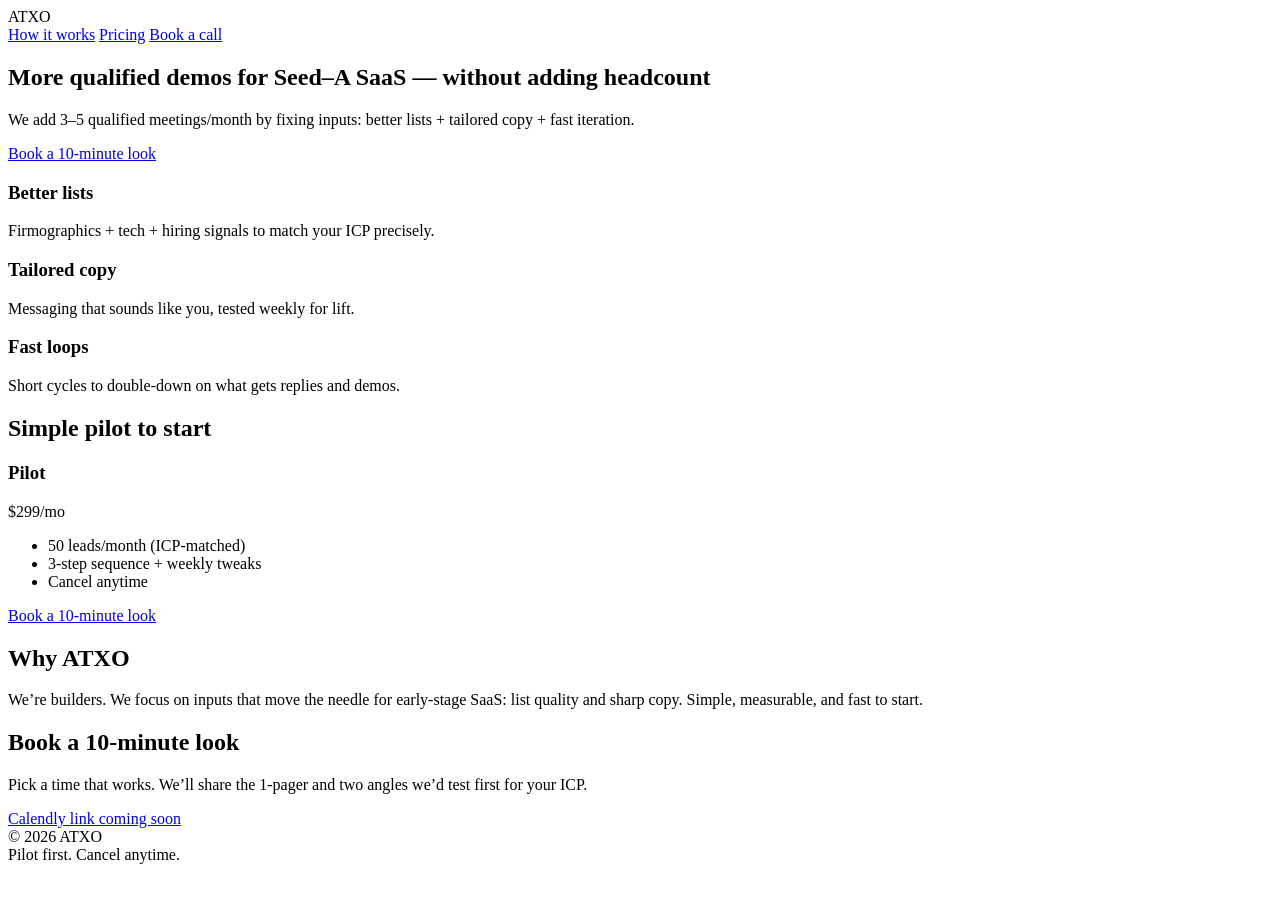
==== atxo-labs/index.html @ dc8a9f91 "feat(atxo-labs): add landing index" ====
<!doctype html>
<html lang="en">
<head>
  <meta charset="utf-8" />
  <meta name="viewport" content="width=device-width, initial-scale=1" />
  <title>ATXO — More Qualified Demos for Seed–A SaaS</title>
  <meta name="description" content="We add 3–5 qualified meetings/month for Seed–A SaaS by fixing inputs: better lists + tailored copy + fast iteration." />
  <link rel="preconnect" href="https://fonts.googleapis.com">
  <link rel="preconnect" href="https://fonts.gstatic.com" crossorigin>
  <link href="https://fonts.googleapis.com/css2?family=Inter:wght@400;500;600;700&display=swap" rel="stylesheet">
  <link rel="stylesheet" href="./styles.css" />
</head>
<body>
  <header class="nav">
    <div class="container">
      <div class="brand">ATXO</div>
      <nav>
        <a href="#how">How it works</a>
        <a href="#pricing">Pricing</a>
        <a class="cta" href="#book">Book a call</a>
      </nav>
    </div>
  </header>

  <main>
    <section class="hero">
      <div class="container">
        <h1>More qualified demos for Seed–A SaaS — without adding headcount</h1>
        <p class="sub">We add 3–5 qualified meetings/month by fixing inputs: better lists + tailored copy + fast iteration.</p>
        <div class="actions">
          <a class="btn" href="#book">Book a 10‑minute look</a>
        </div>
      </div>
    </section>

    <section id="how" class="how">
      <div class="container grid-3">
        <div class="card">
          <h3>Better lists</h3>
          <p>Firmographics + tech + hiring signals to match your ICP precisely.</p>
        </div>
        <div class="card">
          <h3>Tailored copy</h3>
          <p>Messaging that sounds like you, tested weekly for lift.</p>
        </div>
        <div class="card">
          <h3>Fast loops</h3>
          <p>Short cycles to double‑down on what gets replies and demos.</p>
        </div>
      </div>
    </section>

    <section id="pricing" class="pricing">
      <div class="container">
        <h2>Simple pilot to start</h2>
        <div class="price-card">
          <div>
            <h3>Pilot</h3>
            <p class="price">$299/mo</p>
            <ul>
              <li>50 leads/month (ICP‑matched)</li>
              <li>3‑step sequence + weekly tweaks</li>
              <li>Cancel anytime</li>
            </ul>
          </div>
          <a class="btn secondary" href="#book">Book a 10‑minute look</a>
        </div>
      </div>
    </section>

    <section id="about" class="about">
      <div class="container">
        <h2>Why ATXO</h2>
        <p>We’re builders. We focus on inputs that move the needle for early‑stage SaaS: list quality and sharp copy. Simple, measurable, and fast to start.</p>
      </div>
    </section>

    <section id="book" class="book">
      <div class="container">
        <h2>Book a 10‑minute look</h2>
        <p>Pick a time that works. We’ll share the 1‑pager and two angles we’d test first for your ICP.</p>
        <div class="calendly">
          <!-- Replace with real Calendly link when ready -->
          <a class="btn" href="#" aria-disabled="true">Calendly link coming soon</a>
        </div>
      </div>
    </section>
  </main>

  <footer class="footer">
    <div class="container">
      <div>© <span id="year"></span> ATXO</div>
      <div class="fineprint">Pilot first. Cancel anytime.</div>
    </div>
  </footer>

  <script>
    document.getElementById('year').textContent = new Date().getFullYear();
  </script>
</body>
</html>
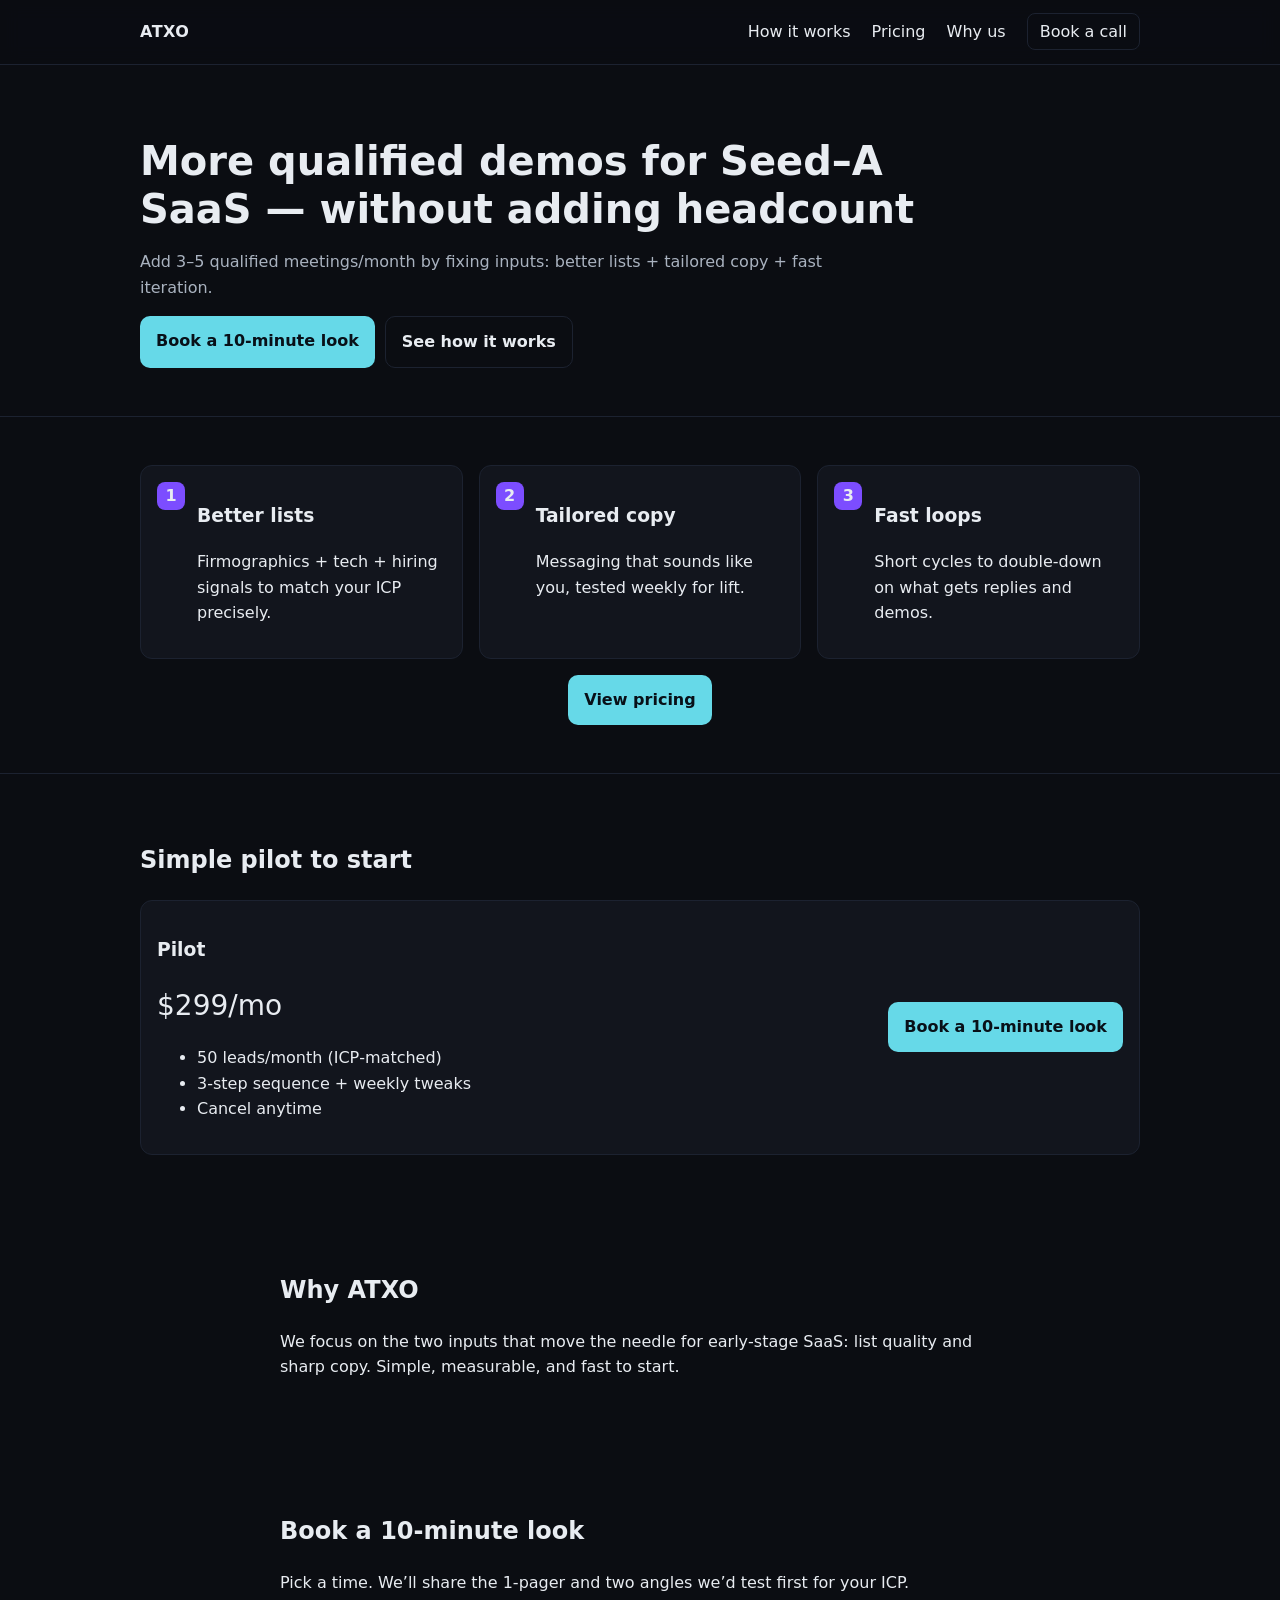
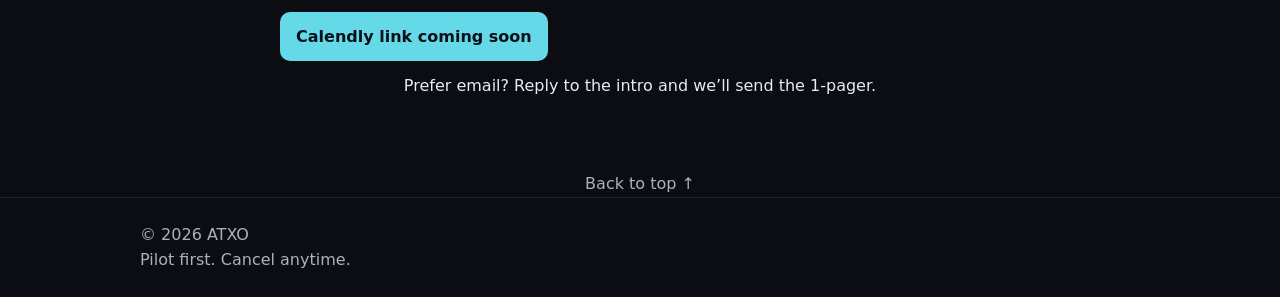
==== commit fdf449de: "feat(atxo-labs): nav + layout usability improvements" ====
--- a/atxo-labs/index.html
+++ b/atxo-labs/index.html
@@ -11,80 +11,100 @@
   <link rel="stylesheet" href="./styles.css" />
 </head>
 <body>
+  <!-- Sticky, simplified top nav for faster scanning -->
   <header class="nav">
     <div class="container">
-      <div class="brand">ATXO</div>
-      <nav>
+      <a class="brand" href="#top">ATXO</a>
+      <nav class="nav-links">
         <a href="#how">How it works</a>
         <a href="#pricing">Pricing</a>
+        <a href="#about">Why us</a>
         <a class="cta" href="#book">Book a call</a>
       </nav>
     </div>
   </header>
 
-  <main>
+  <main id="top">
+    <!-- Clear hero with single CTA -->
     <section class="hero">
-      <div class="container">
+      <div class="container hero-wrap">
         <h1>More qualified demos for Seed–A SaaS — without adding headcount</h1>
-        <p class="sub">We add 3–5 qualified meetings/month by fixing inputs: better lists + tailored copy + fast iteration.</p>
+        <p class="sub">Add 3–5 qualified meetings/month by fixing inputs: better lists + tailored copy + fast iteration.</p>
         <div class="actions">
-          <a class="btn" href="#book">Book a 10‑minute look</a>
+          <a class="btn btn-primary" href="#book">Book a 10‑minute look</a>
+          <a class="btn btn-ghost" href="#how">See how it works</a>
         </div>
       </div>
     </section>
 
+    <!-- Quick, scannable steps -->
     <section id="how" class="how">
       <div class="container grid-3">
-        <div class="card">
+        <div class="card step">
+          <div class="step-num">1</div>
           <h3>Better lists</h3>
           <p>Firmographics + tech + hiring signals to match your ICP precisely.</p>
         </div>
-        <div class="card">
+        <div class="card step">
+          <div class="step-num">2</div>
           <h3>Tailored copy</h3>
           <p>Messaging that sounds like you, tested weekly for lift.</p>
         </div>
-        <div class="card">
+        <div class="card step">
+          <div class="step-num">3</div>
           <h3>Fast loops</h3>
           <p>Short cycles to double‑down on what gets replies and demos.</p>
         </div>
       </div>
+      <div class="container align-center mt-16">
+        <a class="btn btn-primary" href="#pricing">View pricing</a>
+      </div>
     </section>
 
+    <!-- Pricing with prominent CTA -->
     <section id="pricing" class="pricing">
       <div class="container">
         <h2>Simple pilot to start</h2>
         <div class="price-card">
-          <div>
+          <div class="price-copy">
             <h3>Pilot</h3>
             <p class="price">$299/mo</p>
-            <ul>
+            <ul class="bullets">
               <li>50 leads/month (ICP‑matched)</li>
               <li>3‑step sequence + weekly tweaks</li>
               <li>Cancel anytime</li>
             </ul>
           </div>
-          <a class="btn secondary" href="#book">Book a 10‑minute look</a>
+          <a class="btn btn-primary" href="#book">Book a 10‑minute look</a>
         </div>
       </div>
     </section>
 
+    <!-- Why us with compact copy -->
     <section id="about" class="about">
-      <div class="container">
+      <div class="container narrow">
         <h2>Why ATXO</h2>
-        <p>We’re builders. We focus on inputs that move the needle for early‑stage SaaS: list quality and sharp copy. Simple, measurable, and fast to start.</p>
+        <p>We focus on the two inputs that move the needle for early‑stage SaaS: list quality and sharp copy. Simple, measurable, and fast to start.</p>
       </div>
     </section>
 
+    <!-- Booking section with clear CTA -->
     <section id="book" class="book">
-      <div class="container">
+      <div class="container narrow">
         <h2>Book a 10‑minute look</h2>
-        <p>Pick a time that works. We’ll share the 1‑pager and two angles we’d test first for your ICP.</p>
+        <p>Pick a time. We’ll share the 1‑pager and two angles we’d test first for your ICP.</p>
         <div class="calendly">
           <!-- Replace with real Calendly link when ready -->
-          <a class="btn" href="#" aria-disabled="true">Calendly link coming soon</a>
+          <a class="btn btn-primary" href="#" aria-disabled="true">Calendly link coming soon</a>
         </div>
+        <div class="fineprint align-center mt-12">Prefer email? Reply to the intro and we’ll send the 1‑pager.</div>
       </div>
     </section>
+
+    <!-- Back to top quick link -->
+    <div class="container align-center mt-24">
+      <a class="top-link" href="#top">Back to top ↑</a>
+    </div>
   </main>
 
   <footer class="footer">
--- a/atxo-labs/styles.css
+++ b/atxo-labs/styles.css
@@ -0,0 +1,51 @@
+:root{--bg:#0b0d12;--fg:#e8ecf1;--muted:#a9b2bf;--primary:#66d9e8;--accent:#7c4dff;--card:#12151d;--border:#1c2230}
+*{box-sizing:border-box}html,body{margin:0;padding:0}body{font-family:Inter,system-ui,-apple-system,Segoe UI,Roboto,Arial,sans-serif;background:var(--bg);color:var(--fg);line-height:1.6}
+.container{max-width:1040px;margin:0 auto;padding:0 20px}
+.align-center{text-align:center}
+.mt-12{margin-top:12px}.mt-16{margin-top:16px}.mt-24{margin-top:24px}
+
+/* Nav */
+.nav{position:sticky;top:0;background:rgba(11,13,18,.85);backdrop-filter:saturate(140%) blur(10px);border-bottom:1px solid var(--border);z-index:10}
+.nav .container{display:flex;align-items:center;justify-content:space-between;height:64px}
+.brand{font-weight:700;letter-spacing:.5px;color:var(--fg);text-decoration:none}
+.nav-links a{color:var(--fg);text-decoration:none;margin-left:16px}
+.nav .cta{padding:8px 12px;border:1px solid var(--border);border-radius:8px}
+
+/* Hero */
+.hero{padding:72px 0 48px;border-bottom:1px solid var(--border)}
+.hero h1{font-size:40px;line-height:1.2;margin:0 0 12px;max-width:820px}
+.hero .sub{color:var(--muted);max-width:700px}
+.hero .actions{display:flex;gap:10px;flex-wrap:wrap}
+
+/* Buttons */
+.btn{display:inline-block;padding:12px 16px;border-radius:10px;text-decoration:none;font-weight:600}
+.btn-primary{background:var(--primary);color:#081018}
+.btn-ghost{border:1px solid var(--border);color:var(--fg)}
+
+/* Sections */
+.how{padding:48px 0}
+.grid-3{display:grid;grid-template-columns:repeat(3,1fr);gap:16px}
+.card{background:var(--card);border:1px solid var(--border);border-radius:12px;padding:16px}
+.step{position:relative;padding-left:56px}
+.step-num{position:absolute;left:16px;top:16px;width:28px;height:28px;border-radius:8px;background:var(--accent);display:flex;align-items:center;justify-content:center;font-weight:700}
+
+/* Pricing */
+.pricing{padding:48px 0;border-top:1px solid var(--border)}
+.price-card{display:flex;align-items:center;justify-content:space-between;background:var(--card);border:1px solid var(--border);border-radius:12px;padding:16px;gap:16px}
+.price-copy{max-width:520px}
+.price{font-size:28px;margin:.25rem 0}
+
+/* About/Book */
+.about,.book{padding:48px 0}
+.narrow{max-width:760px}
+.top-link{color:var(--muted);text-decoration:none}
+
+/* Footer */
+.footer{padding:24px 0;border-top:1px solid var(--border);color:var(--muted)}
+
+/* Responsive */
+@media (max-width:900px){
+  .hero h1{font-size:32px}
+  .grid-3{grid-template-columns:1fr}
+  .price-card{flex-direction:column;align-items:flex-start}
+}
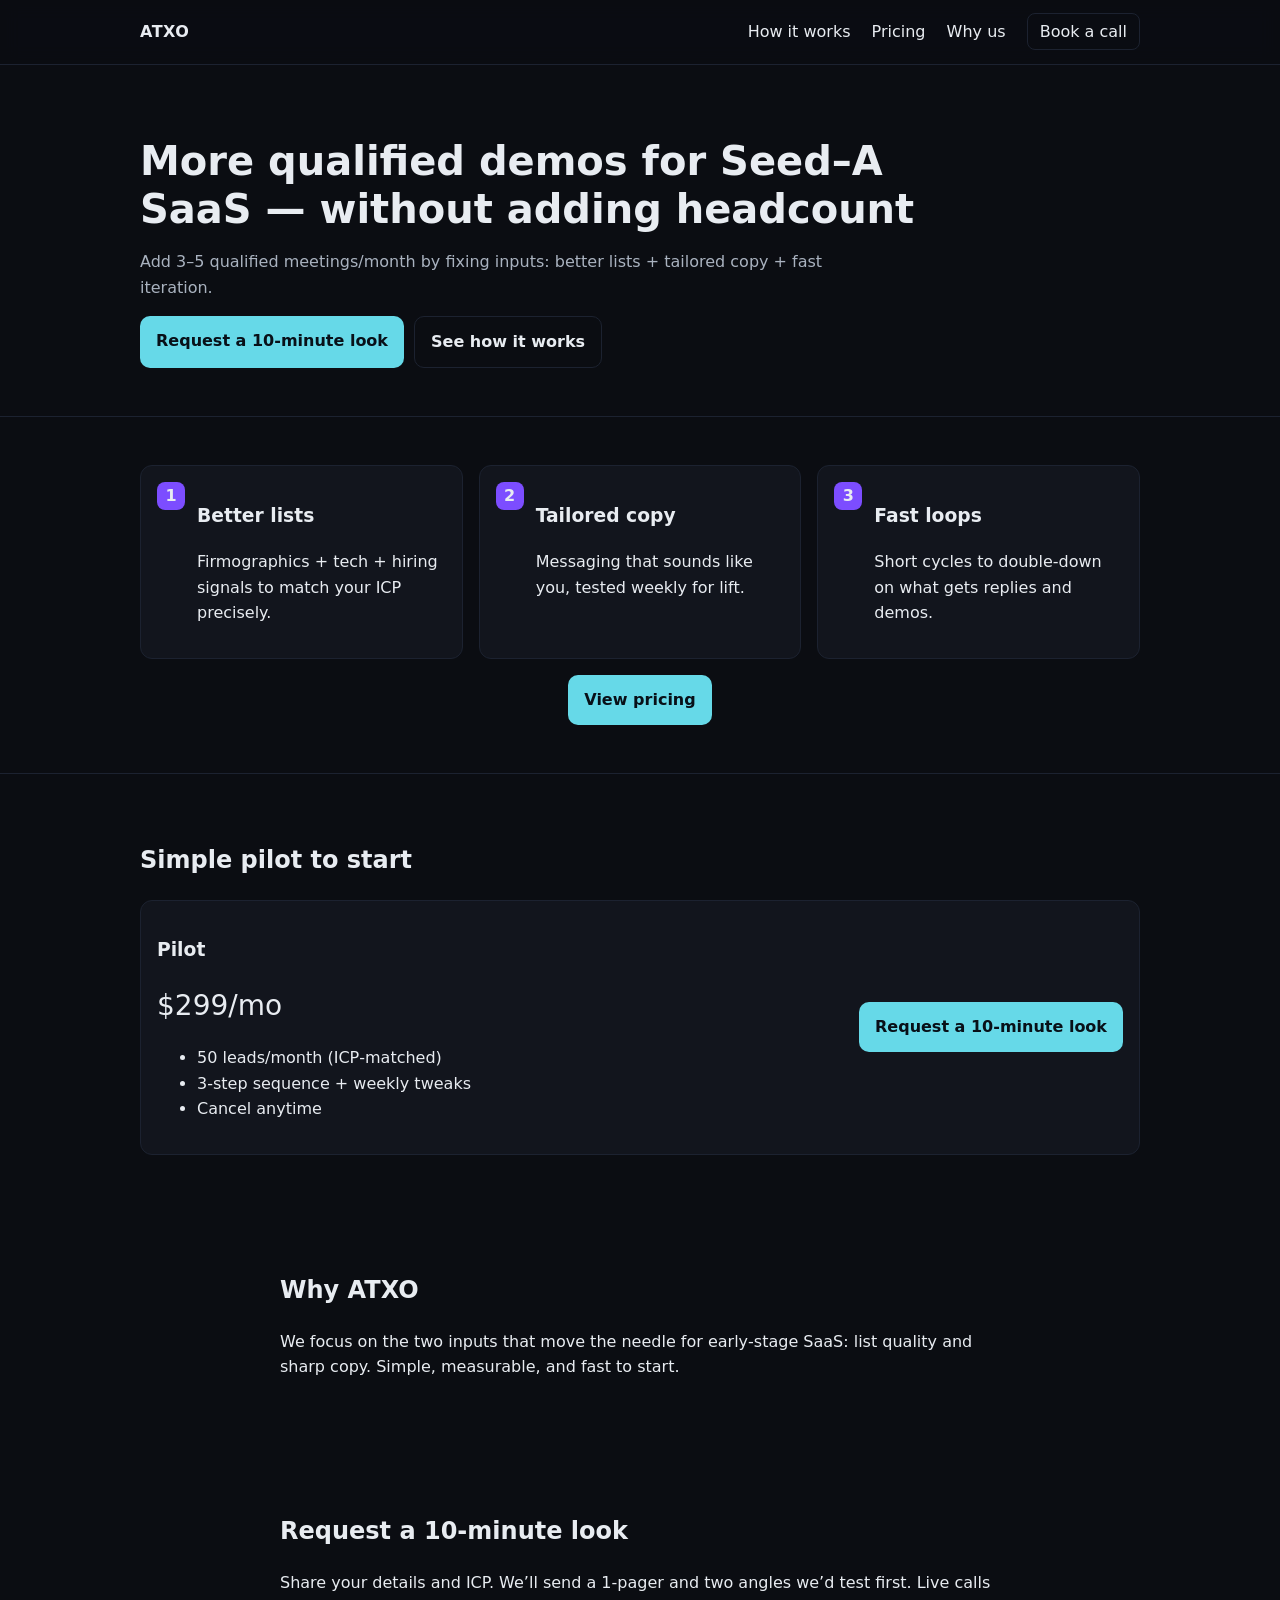
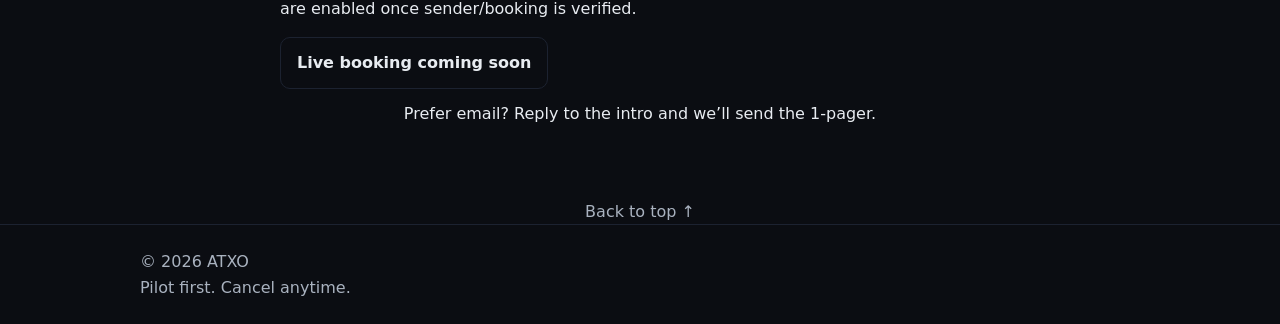
==== commit 82ef0714: "chore(atxo-labs): adjust CTA to ‘Request a 10‑minute look’ and note live booking pending" ====
--- a/atxo-labs/index.html
+++ b/atxo-labs/index.html
@@ -31,7 +31,7 @@
         <h1>More qualified demos for Seed–A SaaS — without adding headcount</h1>
         <p class="sub">Add 3–5 qualified meetings/month by fixing inputs: better lists + tailored copy + fast iteration.</p>
         <div class="actions">
-          <a class="btn btn-primary" href="#book">Book a 10‑minute look</a>
+          <a class="btn btn-primary" href="#book">Request a 10‑minute look</a>
           <a class="btn btn-ghost" href="#how">See how it works</a>
         </div>
       </div>
@@ -75,7 +75,7 @@
               <li>Cancel anytime</li>
             </ul>
           </div>
-          <a class="btn btn-primary" href="#book">Book a 10‑minute look</a>
+          <a class="btn btn-primary" href="#book">Request a 10‑minute look</a>
         </div>
       </div>
     </section>
@@ -91,11 +91,11 @@
     <!-- Booking section with clear CTA -->
     <section id="book" class="book">
       <div class="container narrow">
-        <h2>Book a 10‑minute look</h2>
-        <p>Pick a time. We’ll share the 1‑pager and two angles we’d test first for your ICP.</p>
+        <h2>Request a 10‑minute look</h2>
+        <p>Share your details and ICP. We’ll send a 1‑pager and two angles we’d test first. Live calls are enabled once sender/booking is verified.</p>
         <div class="calendly">
-          <!-- Replace with real Calendly link when ready -->
-          <a class="btn btn-primary" href="#" aria-disabled="true">Calendly link coming soon</a>
+          <!-- Replace with real link when ready -->
+          <a class="btn btn-ghost" href="#" aria-disabled="true">Live booking coming soon</a>
         </div>
         <div class="fineprint align-center mt-12">Prefer email? Reply to the intro and we’ll send the 1‑pager.</div>
       </div>
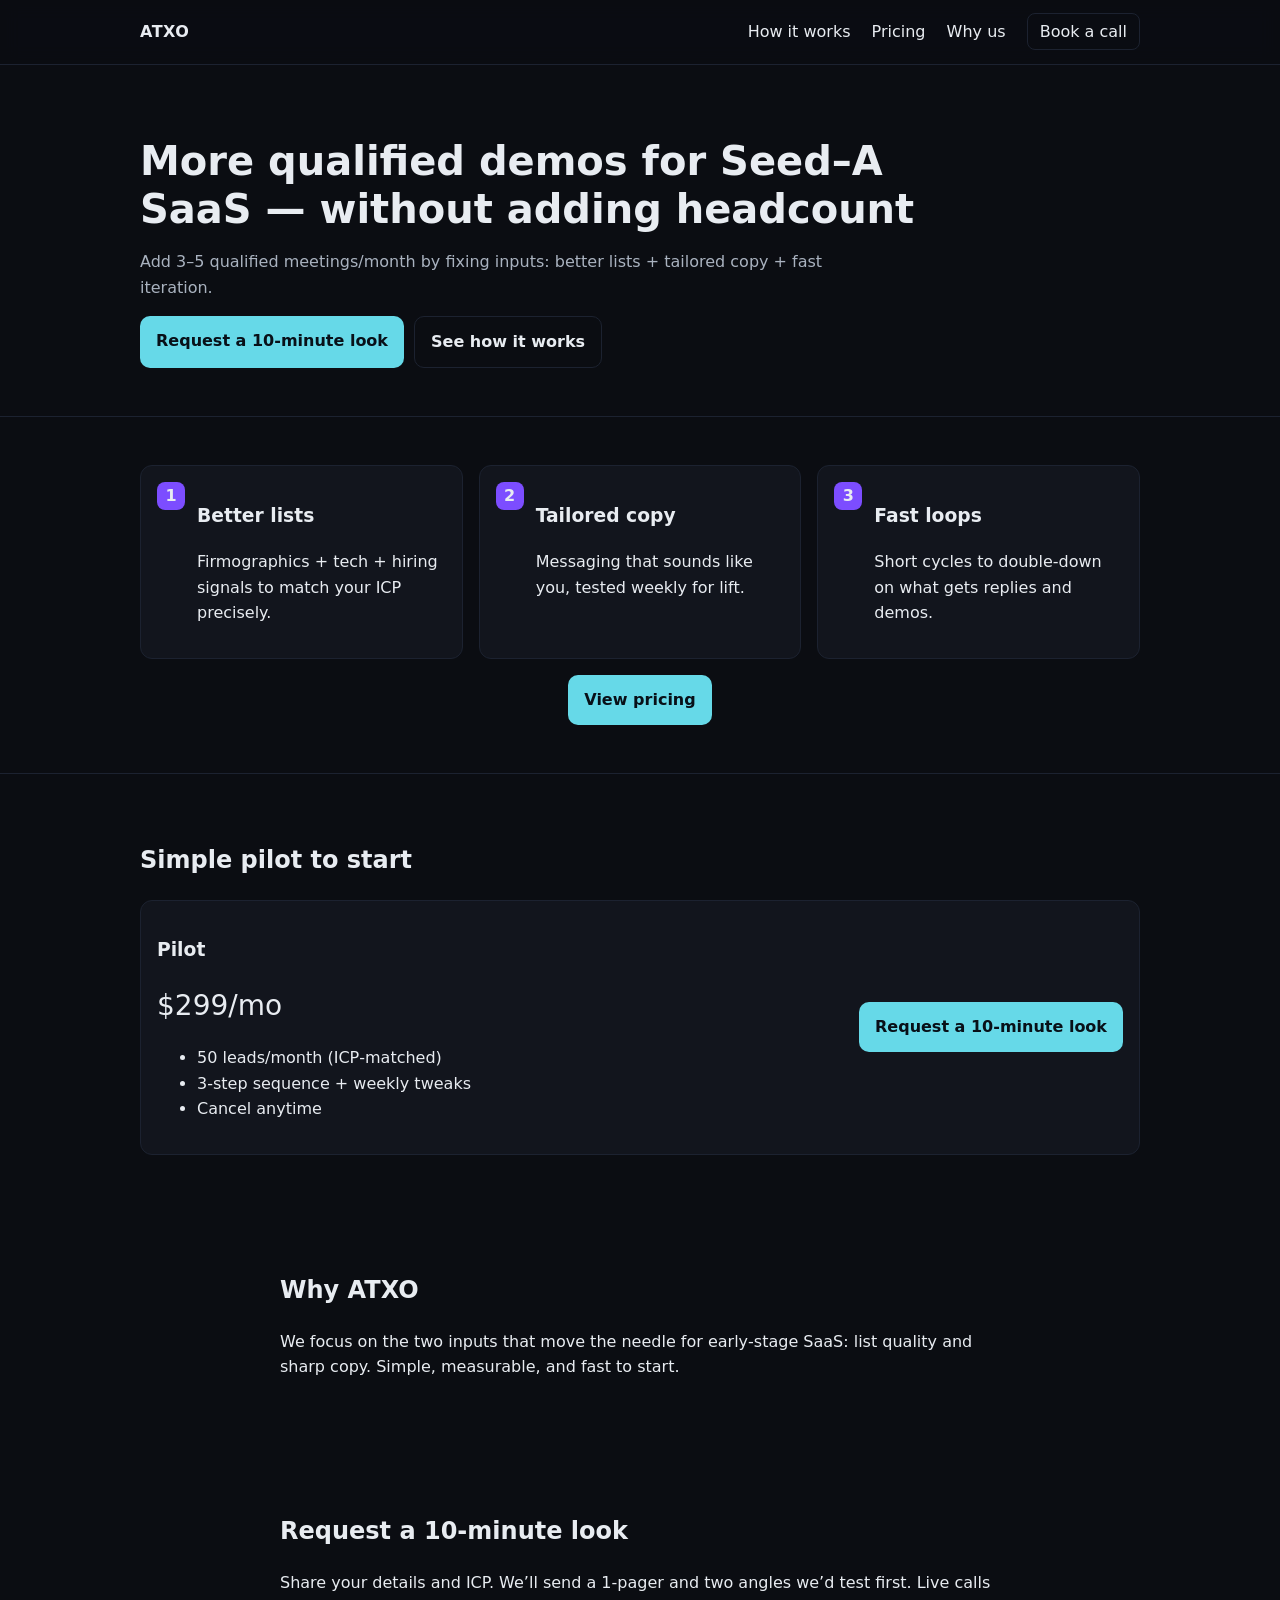
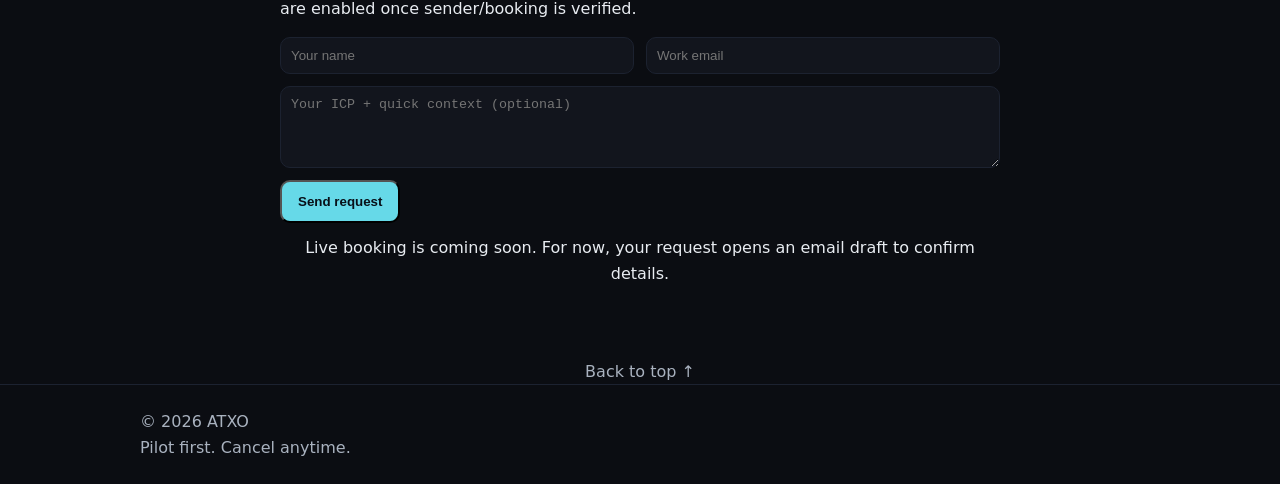
==== commit 3b41e3d1: "feat(atxo-labs): add simple email request form (mailto) until live booking is ready" ====
--- a/atxo-labs/index.html
+++ b/atxo-labs/index.html
@@ -93,11 +93,17 @@
       <div class="container narrow">
         <h2>Request a 10‑minute look</h2>
         <p>Share your details and ICP. We’ll send a 1‑pager and two angles we’d test first. Live calls are enabled once sender/booking is verified.</p>
-        <div class="calendly">
-          <!-- Replace with real link when ready -->
-          <a class="btn btn-ghost" href="#" aria-disabled="true">Live booking coming soon</a>
+        <div class="request">
+          <form id="reqForm" onsubmit="sendMailto(event)">
+            <div class="grid-2">
+              <input type="text" name="name" placeholder="Your name" required />
+              <input type="email" name="email" placeholder="Work email" required />
+            </div>
+            <textarea name="notes" rows="4" placeholder="Your ICP + quick context (optional)"></textarea>
+            <button class="btn btn-primary" type="submit">Send request</button>
+          </form>
         </div>
-        <div class="fineprint align-center mt-12">Prefer email? Reply to the intro and we’ll send the 1‑pager.</div>
+        <div class="fineprint align-center mt-12">Live booking is coming soon. For now, your request opens an email draft to confirm details.</div>
       </div>
     </section>
 
@@ -116,6 +122,17 @@
 
   <script>
     document.getElementById('year').textContent = new Date().getFullYear();
+    function sendMailto(e){
+      e.preventDefault();
+      const f = document.getElementById('reqForm');
+      const name = encodeURIComponent(f.name.value.trim());
+      const email = encodeURIComponent(f.email.value.trim());
+      const notes = encodeURIComponent(f.notes.value.trim());
+      const to = 'selam@send.atxo.me'; // will be active once mailbox is ready
+      const subject = encodeURIComponent('ATXO — 10‑min outline request');
+      const body = encodeURIComponent(`Name: ${decodeURIComponent(name)}\nEmail: ${decodeURIComponent(email)}\nNotes: ${decodeURIComponent(notes)}`);
+      window.location.href = `mailto:${to}?subject=${subject}&body=${body}`;
+    }
   </script>
 </body>
 </html>
--- a/atxo-labs/styles.css
+++ b/atxo-labs/styles.css
@@ -39,6 +39,11 @@
 .about,.book{padding:48px 0}
 .narrow{max-width:760px}
 .top-link{color:var(--muted);text-decoration:none}
+.request form{display:grid;gap:12px;margin-top:12px}
+.request .grid-2{display:grid;grid-template-columns:1fr 1fr;gap:12px}
+.request input,.request textarea{background:var(--card);color:var(--fg);border:1px solid var(--border);border-radius:10px;padding:10px}
+.request button{justify-self:start}
+@media (max-width:700px){.request .grid-2{grid-template-columns:1fr}}
 
 /* Footer */
 .footer{padding:24px 0;border-top:1px solid var(--border);color:var(--muted)}
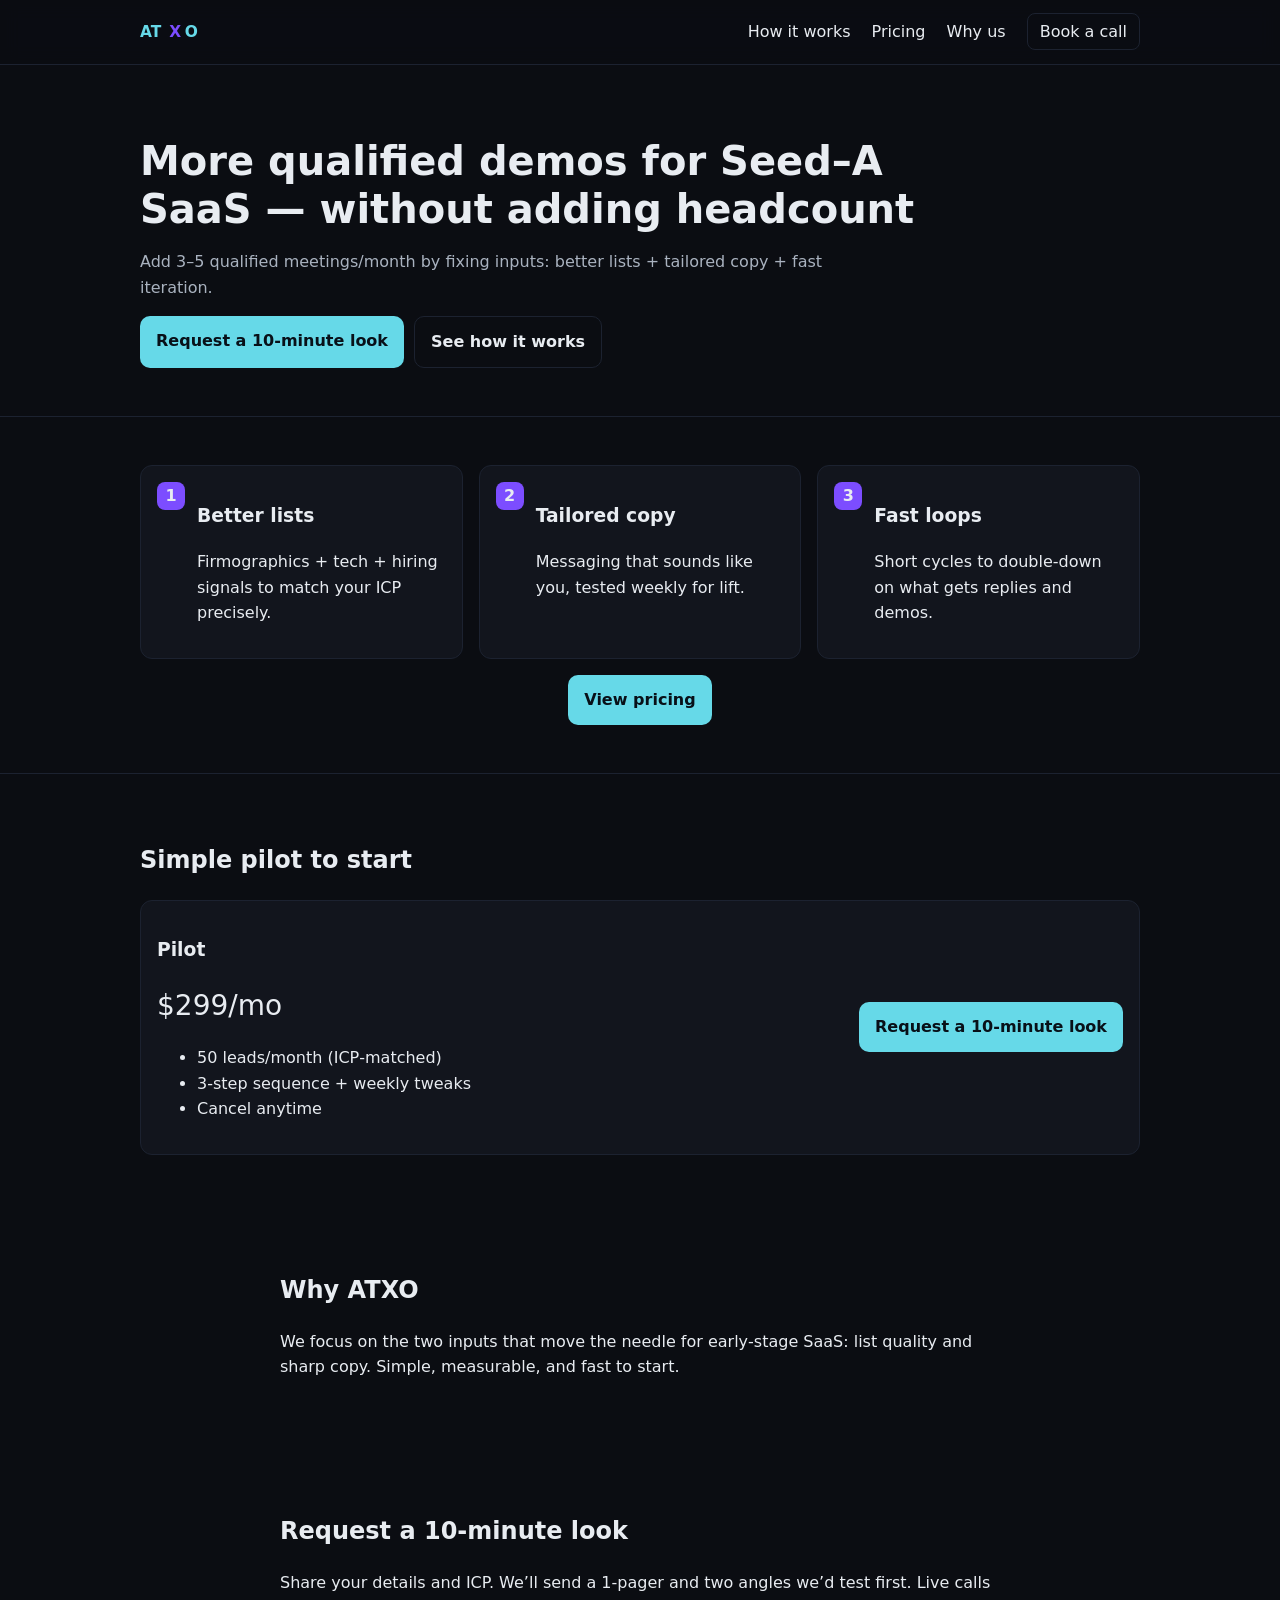
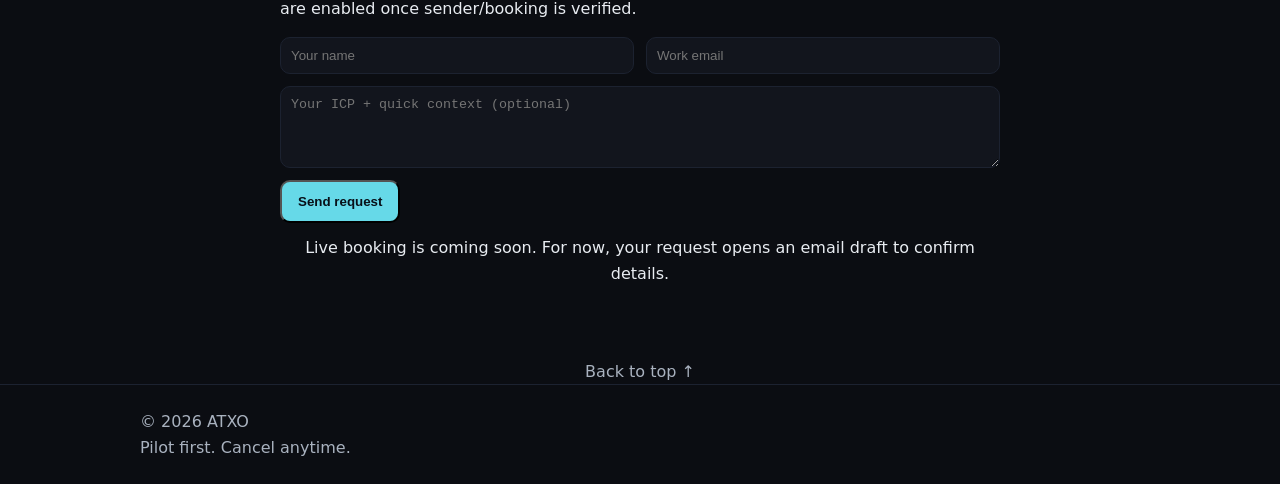
==== commit 4f43cfc2: "feat(atxo-labs): add minimal ATXO wordmark and place in header" ====
--- a/atxo-labs/index.html
+++ b/atxo-labs/index.html
@@ -14,7 +14,7 @@
   <!-- Sticky, simplified top nav for faster scanning -->
   <header class="nav">
     <div class="container">
-      <a class="brand" href="#top">ATXO</a>
+      <a class="brand" href="#top"><img class="logo" src="./assets/logo.svg" alt="ATXO" height="24"/></a>
       <nav class="nav-links">
         <a href="#how">How it works</a>
         <a href="#pricing">Pricing</a>
--- a/atxo-labs/styles.css
+++ b/atxo-labs/styles.css
@@ -7,7 +7,8 @@
 /* Nav */
 .nav{position:sticky;top:0;background:rgba(11,13,18,.85);backdrop-filter:saturate(140%) blur(10px);border-bottom:1px solid var(--border);z-index:10}
 .nav .container{display:flex;align-items:center;justify-content:space-between;height:64px}
-.brand{font-weight:700;letter-spacing:.5px;color:var(--fg);text-decoration:none}
+.brand{display:flex;align-items:center;gap:8px;color:var(--fg);text-decoration:none}
+.logo{display:block}
 .nav-links a{color:var(--fg);text-decoration:none;margin-left:16px}
 .nav .cta{padding:8px 12px;border:1px solid var(--border);border-radius:8px}
 
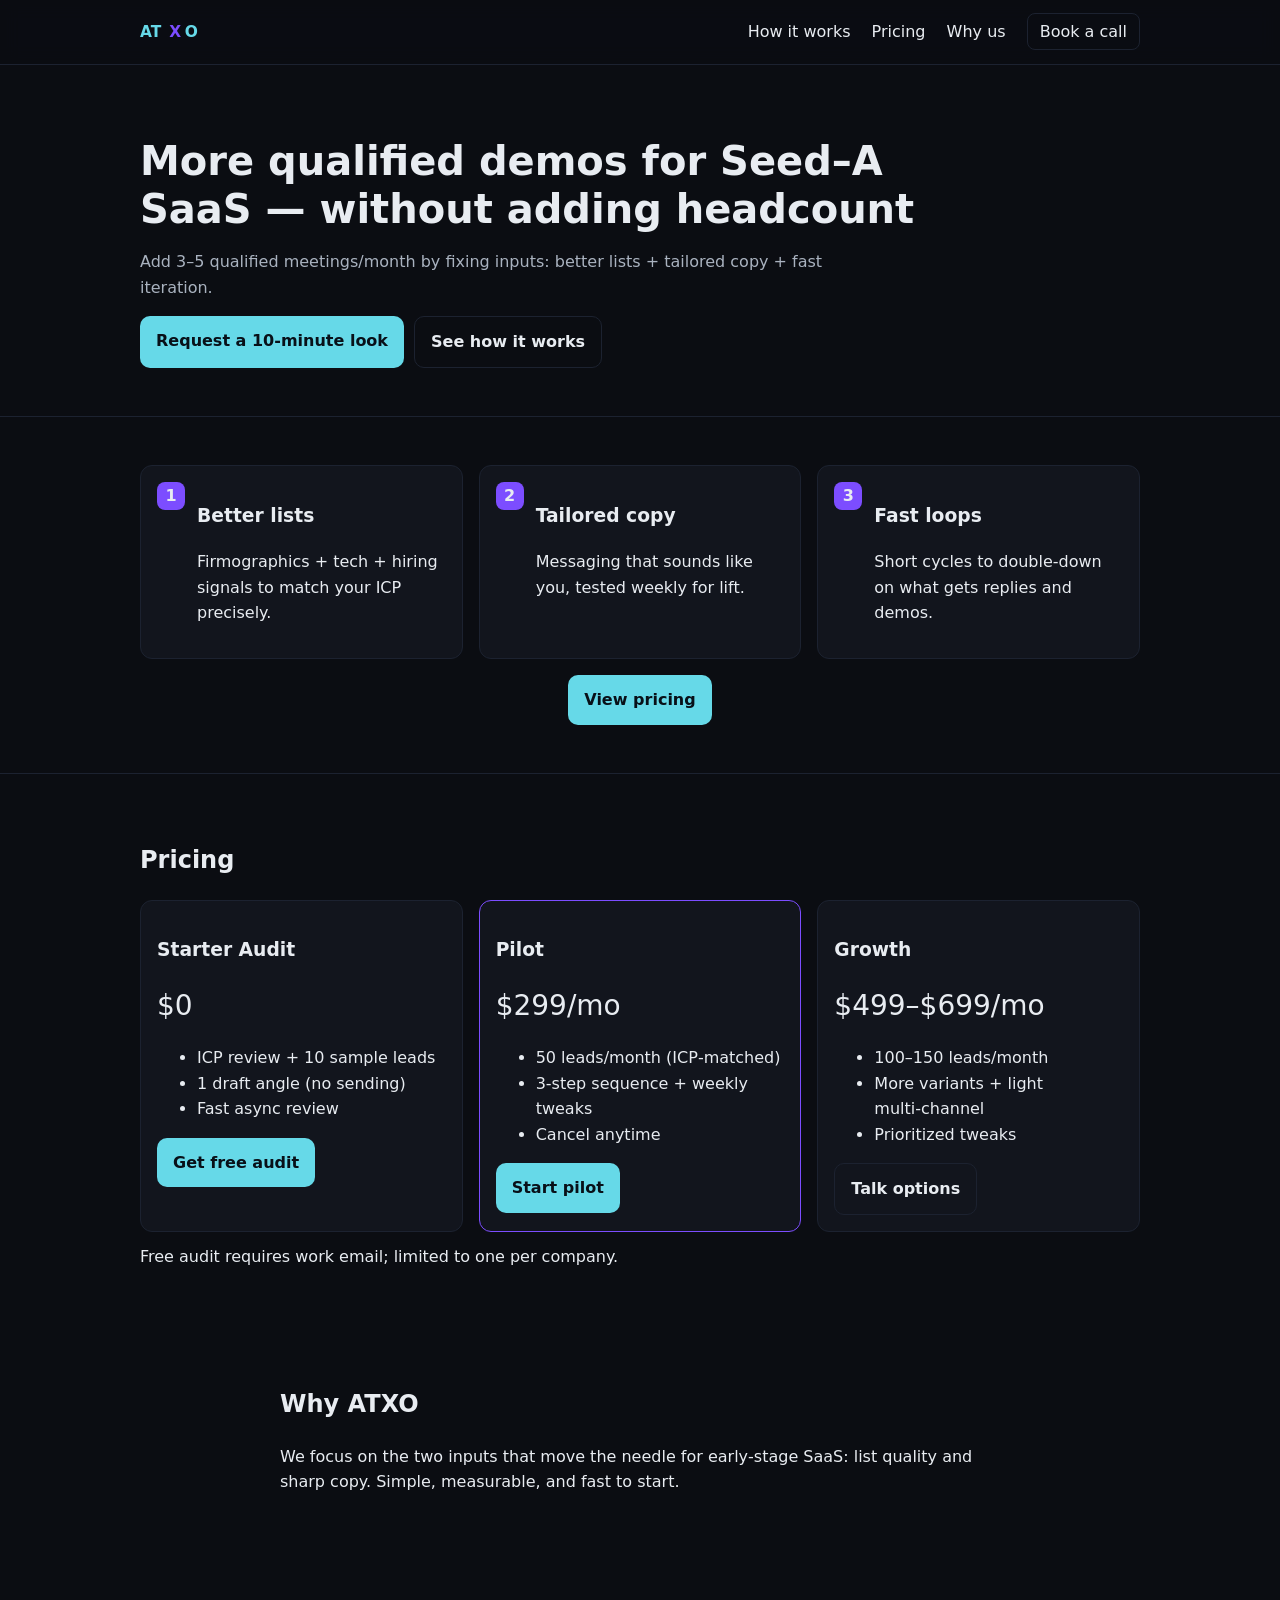
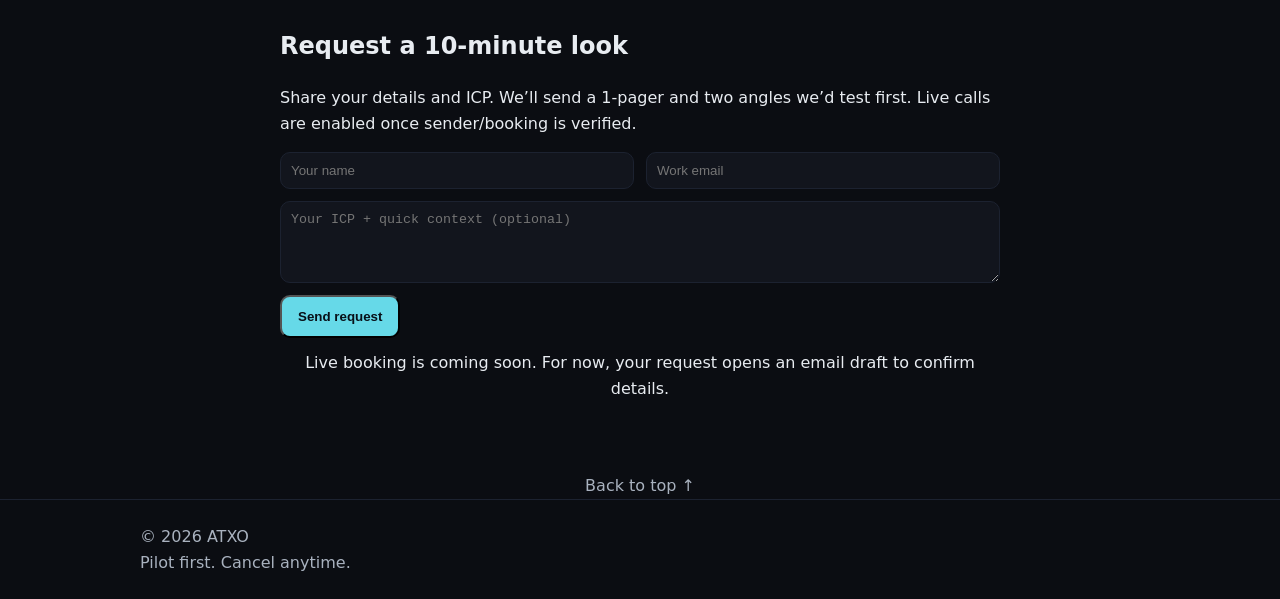
==== commit 2f4bfcb5: "feat(atxo-labs): add Free Audit tier and 3-tier pricing with clear CTAs" ====
--- a/atxo-labs/index.html
+++ b/atxo-labs/index.html
@@ -64,9 +64,19 @@
     <!-- Pricing with prominent CTA -->
     <section id="pricing" class="pricing">
       <div class="container">
-        <h2>Simple pilot to start</h2>
-        <div class="price-card">
-          <div class="price-copy">
+        <h2>Pricing</h2>
+        <div class="tiers">
+          <div class="tier card">
+            <h3>Starter Audit</h3>
+            <p class="price">$0</p>
+            <ul class="bullets">
+              <li>ICP review + 10 sample leads</li>
+              <li>1 draft angle (no sending)</li>
+              <li>Fast async review</li>
+            </ul>
+            <a class="btn btn-primary" href="#book">Get free audit</a>
+          </div>
+          <div class="tier card featured">
             <h3>Pilot</h3>
             <p class="price">$299/mo</p>
             <ul class="bullets">
@@ -74,9 +84,20 @@
               <li>3‑step sequence + weekly tweaks</li>
               <li>Cancel anytime</li>
             </ul>
+            <a class="btn btn-primary" href="#book">Start pilot</a>
           </div>
-          <a class="btn btn-primary" href="#book">Request a 10‑minute look</a>
+          <div class="tier card">
+            <h3>Growth</h3>
+            <p class="price">$499–$699/mo</p>
+            <ul class="bullets">
+              <li>100–150 leads/month</li>
+              <li>More variants + light multi‑channel</li>
+              <li>Prioritized tweaks</li>
+            </ul>
+            <a class="btn btn-ghost" href="#book">Talk options</a>
+          </div>
         </div>
+        <div class="fineprint mt-12">Free audit requires work email; limited to one per company.</div>
       </div>
     </section>
 
--- a/atxo-labs/styles.css
+++ b/atxo-labs/styles.css
@@ -32,9 +32,10 @@
 
 /* Pricing */
 .pricing{padding:48px 0;border-top:1px solid var(--border)}
-.price-card{display:flex;align-items:center;justify-content:space-between;background:var(--card);border:1px solid var(--border);border-radius:12px;padding:16px;gap:16px}
-.price-copy{max-width:520px}
-.price{font-size:28px;margin:.25rem 0}
+.tiers{display:grid;grid-template-columns:repeat(3,1fr);gap:16px}
+.tier .price{font-size:28px;margin:.25rem 0}
+.tier.featured{border-color:var(--accent)}
+@media (max-width:1000px){.tiers{grid-template-columns:1fr}}
 
 /* About/Book */
 .about,.book{padding:48px 0}
